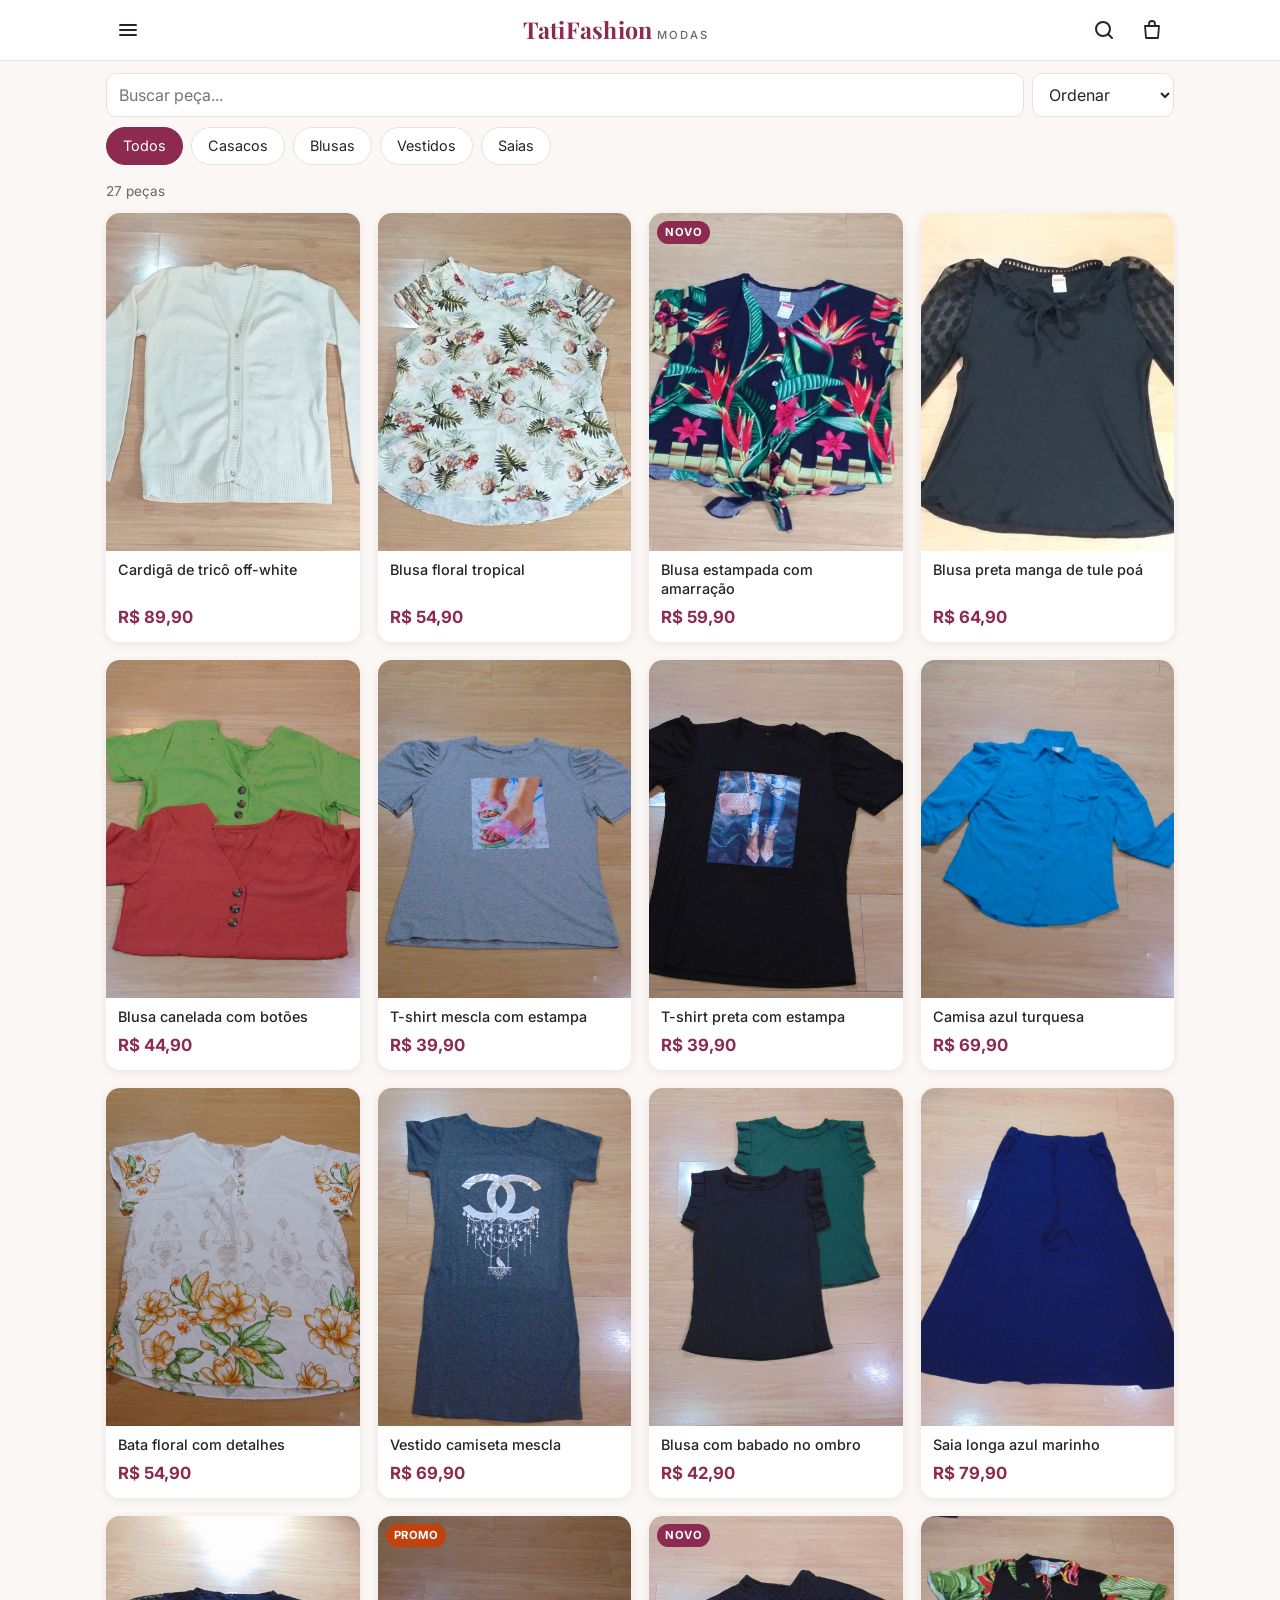
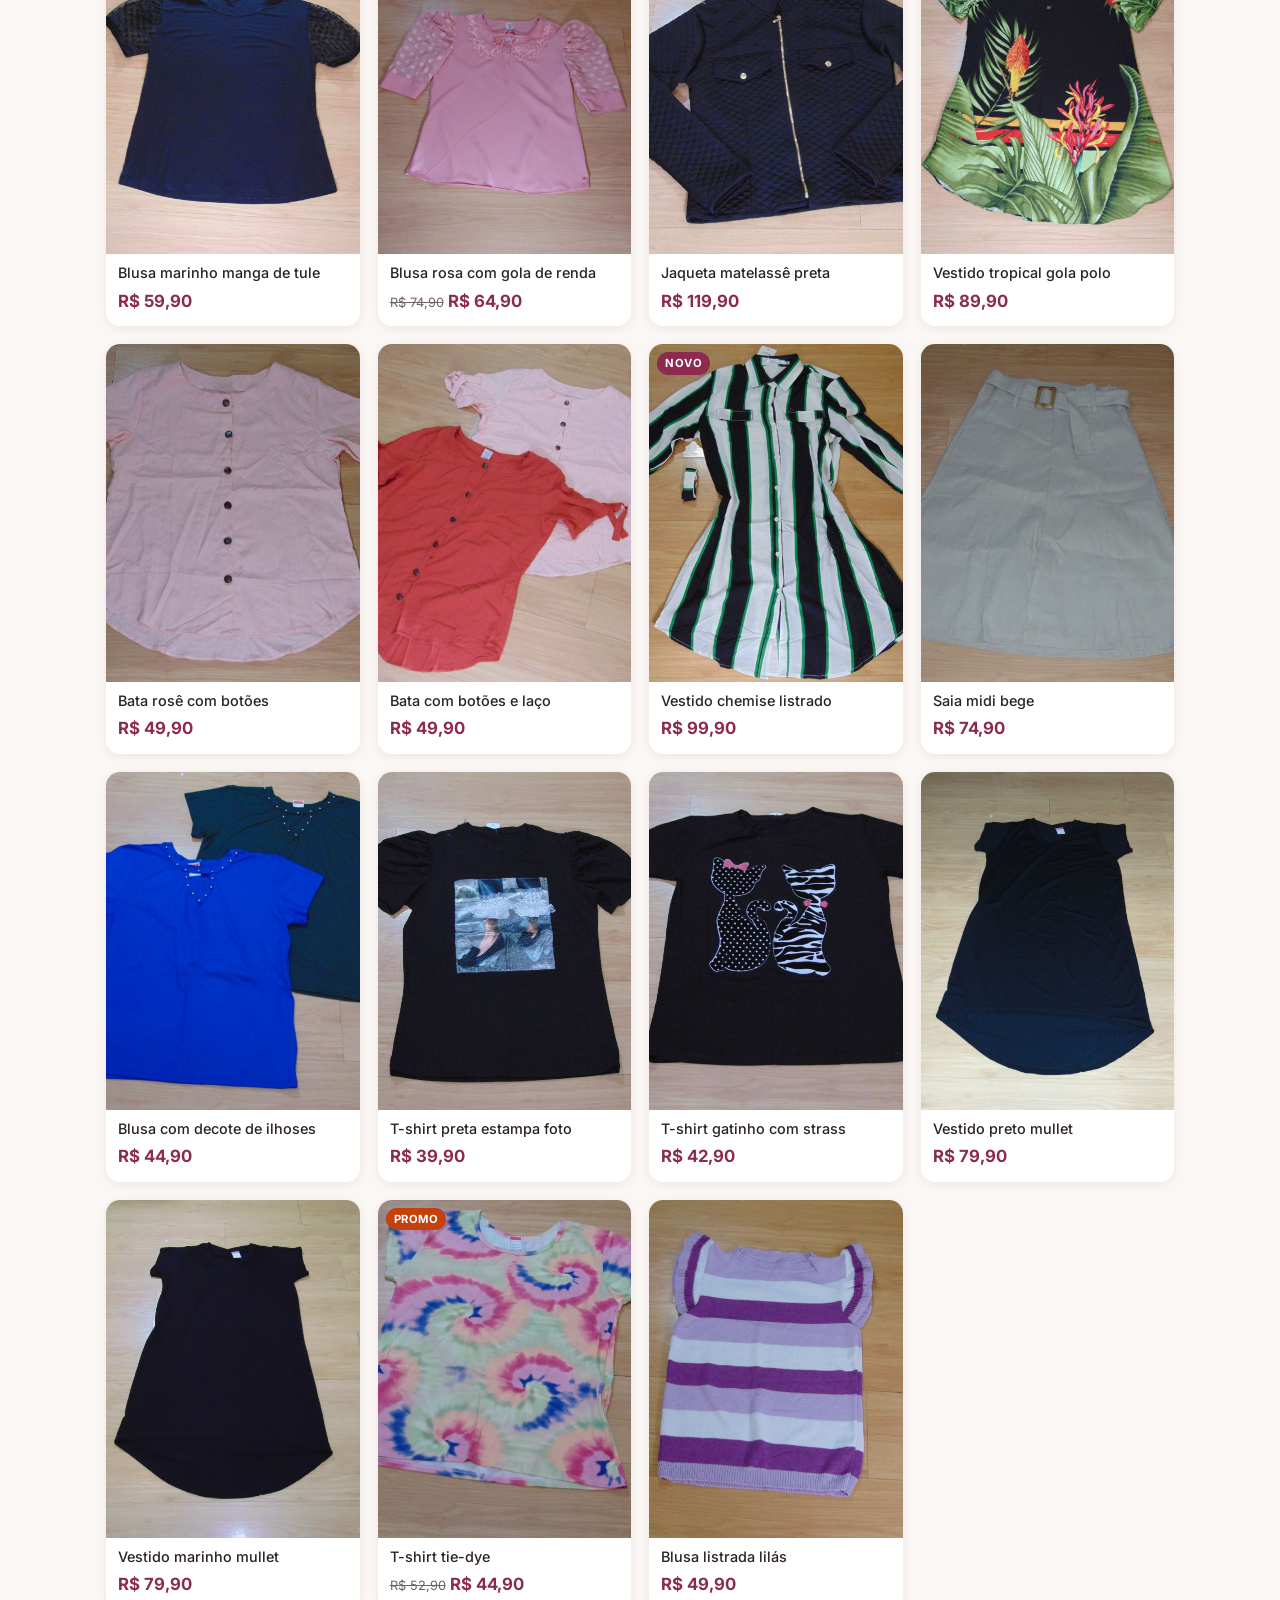
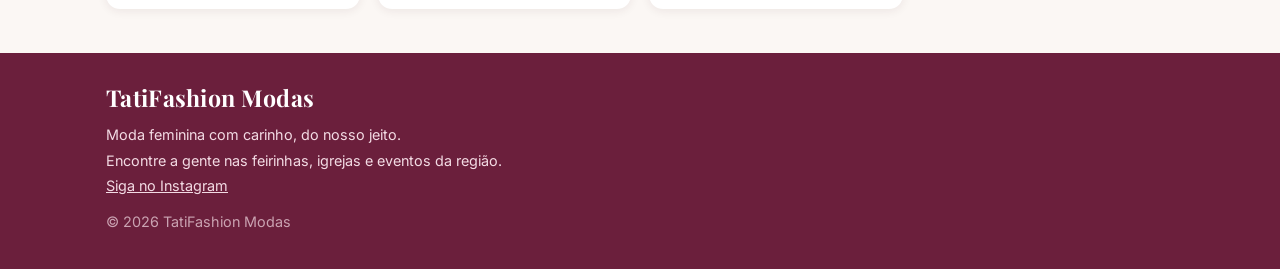
==== catalogo.html @ 5c496d4f "Passo 1: estrutura do site e catálogo mobile-first Páginas de início, catálogo (filtro, busca, orden" ====
<!doctype html>
<html lang="pt-BR">
<head>
  <meta charset="utf-8">
  <meta name="viewport" content="width=device-width, initial-scale=1, viewport-fit=cover">
  <meta name="theme-color" content="#8c2a4f">
  <link rel="preconnect" href="https://fonts.googleapis.com">
  <link rel="preconnect" href="https://fonts.gstatic.com" crossorigin>
  <link href="https://fonts.googleapis.com/css2?family=Inter:wght@400;500;600;700&family=Playfair+Display:wght@600;700&display=swap" rel="stylesheet">
  <link rel="stylesheet" href="css/style.css">
  <script src="data/produtos.js"></script>
  <script src="js/app.js"></script>
  <title>Catálogo · TatiFashion Modas</title>
</head>
<body>
  <div id="topo"></div>
  <main class="container">
    <div class="filtros">
      <div class="barra-busca">
        <input id="busca" type="search" placeholder="Buscar peça..." aria-label="Buscar peça">
        <select id="ordem" aria-label="Ordenar">
          <option value="">Ordenar</option>
          <option value="menor">Menor preço</option>
          <option value="maior">Maior preço</option>
          <option value="nome">A a Z</option>
        </select>
      </div>
      <div class="chips" id="chips"></div>
    </div>
    <p class="contagem" id="contagem"></p>
    <div class="grade" id="grade"></div>
    <p class="vazio" id="vazio" hidden>Nenhuma peça encontrada.</p>
    <div style="height:24px"></div>
  </main>
  <div id="rodape"></div>
  <script>
    document.addEventListener("DOMContentLoaded", () => {
      const { PRODUTOS, categorias, cardProduto, esc } = TF;
      const url = new URLSearchParams(location.search);
      let cat = url.get("categoria") || "";
      const busca = document.getElementById("busca"), ordem = document.getElementById("ordem");
      const semAcento = (s) => s.normalize("NFD").replace(/[̀-ͯ]/g, "").toLowerCase();

      function chips() {
        document.getElementById("chips").innerHTML = ["", ...categorias()].map((c) =>
          '<button class="chip' + (c === cat ? " ativo" : "") + '" data-cat="' + esc(c) + '">' + (c ? esc(c) : "Todos") + '</button>').join("");
      }
      function render() {
        const q = semAcento(busca.value.trim());
        let lista = PRODUTOS.filter((p) => (!cat || p.categoria === cat) && (!q || semAcento(p.nome + " " + p.categoria + " " + p.cores.join(" ")).includes(q)));
        if (ordem.value === "menor") lista.sort((a, b) => a.preco - b.preco);
        if (ordem.value === "maior") lista.sort((a, b) => b.preco - a.preco);
        if (ordem.value === "nome") lista.sort((a, b) => a.nome.localeCompare(b.nome, "pt-BR"));
        document.getElementById("grade").innerHTML = lista.map(cardProduto).join("");
        document.getElementById("vazio").hidden = lista.length > 0;
        document.getElementById("contagem").textContent = lista.length + (lista.length === 1 ? " peça" : " peças");
      }
      document.getElementById("chips").addEventListener("click", (e) => {
        const b = e.target.closest(".chip"); if (!b) return;
        cat = b.dataset.cat;
        history.replaceState(null, "", cat ? "?categoria=" + encodeURIComponent(cat) : location.pathname);
        chips(); render();
      });
      busca.addEventListener("input", render);
      ordem.addEventListener("change", render);
      if (location.hash === "#busca") busca.focus();
      chips(); render();
    });
  </script>
</body>
</html>
---- css/style.css ----
/* TatiFashion — estilos (mobile-first: o padrão é o celular; telas maiores ganham ajustes no fim) */
:root {
  --vinho: #8c2a4f;
  --vinho-escuro: #6b1f3c;
  --rosa: #f6e3ea;
  --creme: #fbf7f4;
  --texto: #2b2226;
  --texto-suave: #6f6268;
  --borda: #eadfe3;
  --branco: #ffffff;
  --sombra: 0 2px 10px rgba(60, 20, 35, .08);
  --raio: 14px;
  --fonte-titulo: "Playfair Display", Georgia, serif;
  --fonte: "Inter", system-ui, -apple-system, "Segoe UI", Roboto, sans-serif;
}
* { box-sizing: border-box; }
html { -webkit-text-size-adjust: 100%; }
body {
  margin: 0; font-family: var(--fonte); color: var(--texto);
  background: var(--creme); line-height: 1.5; font-size: 16px;
}
img { max-width: 100%; display: block; }
a { color: inherit; text-decoration: none; }
button { font: inherit; cursor: pointer; }
.container { width: 100%; max-width: 1100px; margin: 0 auto; padding: 0 16px; }

/* Cabeçalho */
.topo {
  position: sticky; top: 0; z-index: 20; background: var(--branco);
  border-bottom: 1px solid var(--borda);
}
.topo .container { display: flex; align-items: center; justify-content: space-between; height: 60px; }
.logo { font-family: var(--fonte-titulo); font-size: 1.45rem; font-weight: 700; color: var(--vinho); letter-spacing: .3px; }
.logo span { font-family: var(--fonte); font-size: .7rem; font-weight: 500; color: var(--texto-suave); letter-spacing: 2px; text-transform: uppercase; margin-left: 4px; }
.topo-acoes { display: flex; gap: 4px; }
.icone-btn {
  width: 44px; height: 44px; border: 0; background: transparent; border-radius: 50%;
  display: inline-flex; align-items: center; justify-content: center; color: var(--texto); position: relative;
}
.icone-btn:active { background: var(--rosa); }
.icone-btn svg { width: 24px; height: 24px; }

/* Menu lateral (celular) */
.menu {
  position: fixed; inset: 0; z-index: 40; pointer-events: none;
}
.menu-fundo { position: absolute; inset: 0; background: rgba(0,0,0,.35); opacity: 0; transition: opacity .2s; }
.menu-painel {
  position: absolute; top: 0; left: 0; bottom: 0; width: min(80vw, 320px); background: var(--branco);
  transform: translateX(-100%); transition: transform .25s ease; padding: 20px 0; display: flex; flex-direction: column;
}
.menu.aberto { pointer-events: auto; }
.menu.aberto .menu-fundo { opacity: 1; }
.menu.aberto .menu-painel { transform: none; }
.menu-painel .logo { padding: 0 20px 16px; border-bottom: 1px solid var(--borda); }
.menu-painel a { padding: 14px 20px; font-weight: 500; border-bottom: 1px solid var(--borda); }
.menu-painel a:active { background: var(--rosa); }

/* Banner */
.hero {
  background: linear-gradient(135deg, var(--rosa), #fff 70%);
  padding: 36px 0 32px; text-align: center;
}
.hero h1 { font-family: var(--fonte-titulo); font-size: 2rem; line-height: 1.15; margin: 0 0 10px; color: var(--vinho-escuro); }
.hero p { margin: 0 auto 20px; color: var(--texto-suave); max-width: 32ch; }
.botao {
  display: inline-flex; align-items: center; justify-content: center; gap: 8px;
  min-height: 48px; padding: 0 24px; border-radius: 999px; border: 0;
  background: var(--vinho); color: var(--branco); font-weight: 600;
}
.botao:active { background: var(--vinho-escuro); }
.botao.secundario { background: transparent; color: var(--vinho); border: 1.5px solid var(--vinho); }
.botao.largo { width: 100%; }

/* Seções */
.secao { padding: 28px 0; }
.secao-topo { display: flex; align-items: baseline; justify-content: space-between; margin-bottom: 14px; }
.secao h2 { font-family: var(--fonte-titulo); font-size: 1.4rem; margin: 0; }
.ver-tudo { color: var(--vinho); font-weight: 600; font-size: .9rem; }

/* Categorias em destaque (home) */
.categorias { display: grid; grid-template-columns: repeat(2, 1fr); gap: 12px; }
.categoria-card { position: relative; border-radius: var(--raio); overflow: hidden; aspect-ratio: 1 / 1; background: var(--rosa); }
.categoria-card img { width: 100%; height: 100%; object-fit: cover; }
.categoria-card span {
  position: absolute; left: 0; right: 0; bottom: 0; padding: 24px 12px 10px; color: #fff; font-weight: 600;
  background: linear-gradient(transparent, rgba(0,0,0,.6));
}

/* Filtros (chips roláveis no celular) */
.filtros { position: sticky; top: 60px; z-index: 10; background: var(--creme); padding: 12px 0 8px; }
.chips { display: flex; gap: 8px; overflow-x: auto; scrollbar-width: none; padding-bottom: 4px; }
.chips::-webkit-scrollbar { display: none; }
.chip {
  flex: 0 0 auto; min-height: 38px; padding: 0 16px; border-radius: 999px;
  border: 1px solid var(--borda); background: var(--branco); color: var(--texto); font-size: .9rem;
}
.chip.ativo { background: var(--vinho); color: #fff; border-color: var(--vinho); }
.barra-busca { display: flex; gap: 8px; margin-bottom: 10px; }
.barra-busca input, .barra-busca select {
  min-height: 44px; border: 1px solid var(--borda); border-radius: 10px; padding: 0 12px;
  font: inherit; font-size: 16px; background: var(--branco); color: var(--texto);
}
.barra-busca input { flex: 1; min-width: 0; }
.contagem { color: var(--texto-suave); font-size: .85rem; margin: 4px 0 12px; }

/* Grade de produtos: 2 colunas no celular */
.grade { display: grid; grid-template-columns: repeat(2, 1fr); gap: 12px; }
.card { background: var(--branco); border-radius: var(--raio); overflow: hidden; box-shadow: var(--sombra); display: flex; flex-direction: column; }
.card-foto { position: relative; aspect-ratio: 3 / 4; background: var(--rosa); }
.card-foto img { width: 100%; height: 100%; object-fit: cover; }
.selo {
  position: absolute; top: 8px; left: 8px; background: var(--vinho); color: #fff;
  font-size: .7rem; font-weight: 700; padding: 3px 8px; border-radius: 999px; text-transform: uppercase; letter-spacing: .5px;
}
.selo.promo { background: #c2410c; }
.card-info { padding: 10px 12px 12px; display: flex; flex-direction: column; gap: 2px; flex: 1; }
.card-nome { font-size: .9rem; font-weight: 500; line-height: 1.3; display: -webkit-box; -webkit-line-clamp: 2; -webkit-box-orient: vertical; overflow: hidden; }
.preco { font-weight: 700; color: var(--vinho); font-size: 1.05rem; margin-top: auto; padding-top: 4px; }
.preco s { color: var(--texto-suave); font-weight: 400; font-size: .8rem; margin-right: 4px; }
.vazio { text-align: center; color: var(--texto-suave); padding: 40px 0; }

/* Página do produto */
.produto-foto { background: var(--rosa); margin: 0 -16px; }
.produto-foto img { width: 100%; max-height: 58vh; object-fit: contain; margin: 0 auto; }
.produto-detalhes { padding: 18px 0 110px; }
.migalha { font-size: .8rem; color: var(--texto-suave); margin-bottom: 6px; }
.migalha a { color: var(--vinho); }
.produto-detalhes h1 { font-family: var(--fonte-titulo); font-size: 1.6rem; line-height: 1.2; margin: 0 0 6px; }
.produto-detalhes .preco { font-size: 1.5rem; padding: 0; margin-bottom: 4px; }
.parcelas { color: var(--texto-suave); font-size: .85rem; margin: 0 0 16px; }
.opcao { margin-bottom: 18px; }
.opcao-titulo { font-weight: 600; font-size: .9rem; margin-bottom: 8px; }
.opcoes { display: flex; flex-wrap: wrap; gap: 8px; }
.opcao-btn {
  min-width: 48px; min-height: 44px; padding: 0 14px; border-radius: 10px;
  border: 1.5px solid var(--borda); background: var(--branco); color: var(--texto); font-weight: 500;
}
.opcao-btn.ativo { border-color: var(--vinho); background: var(--rosa); color: var(--vinho-escuro); }
.descricao { color: var(--texto-suave); }
.barra-compra {
  position: fixed; left: 0; right: 0; bottom: 0; z-index: 15; background: var(--branco);
  border-top: 1px solid var(--borda); padding: 12px 16px calc(12px + env(safe-area-inset-bottom));
}
.barra-compra .container { padding: 0; display: flex; gap: 10px; align-items: center; }
.aviso { font-size: .8rem; color: #b45309; margin-top: 6px; min-height: 1.2em; }

/* Rodapé */
.rodape { background: var(--vinho-escuro); color: #f3dbe4; padding: 28px 0 32px; margin-top: 20px; font-size: .9rem; }
.rodape .logo { color: #fff; display: block; margin-bottom: 8px; }
.rodape a { text-decoration: underline; }
.rodape p { margin: 4px 0; }

/* Aviso flutuante */
.toast {
  position: fixed; left: 50%; bottom: 96px; transform: translateX(-50%) translateY(20px); opacity: 0;
  background: var(--texto); color: #fff; padding: 12px 18px; border-radius: 999px; font-size: .9rem;
  transition: all .25s; z-index: 50; pointer-events: none; max-width: calc(100% - 32px); text-align: center;
}
.toast.visivel { opacity: 1; transform: translateX(-50%); }

/* Tablets e computadores */
@media (min-width: 640px) {
  .grade { grid-template-columns: repeat(3, 1fr); gap: 18px; }
  .categorias { grid-template-columns: repeat(4, 1fr); }
  .hero { padding: 56px 0 48px; }
  .hero h1 { font-size: 2.6rem; }
}
@media (min-width: 960px) {
  .grade { grid-template-columns: repeat(4, 1fr); }
  .produto-layout { display: grid; grid-template-columns: 1fr 1fr; gap: 40px; padding-top: 24px; }
  .produto-foto { margin: 0; border-radius: var(--raio); overflow: hidden; }
  .produto-detalhes { padding-bottom: 40px; }
  .barra-compra { position: static; border: 0; padding: 0; background: transparent; }
}
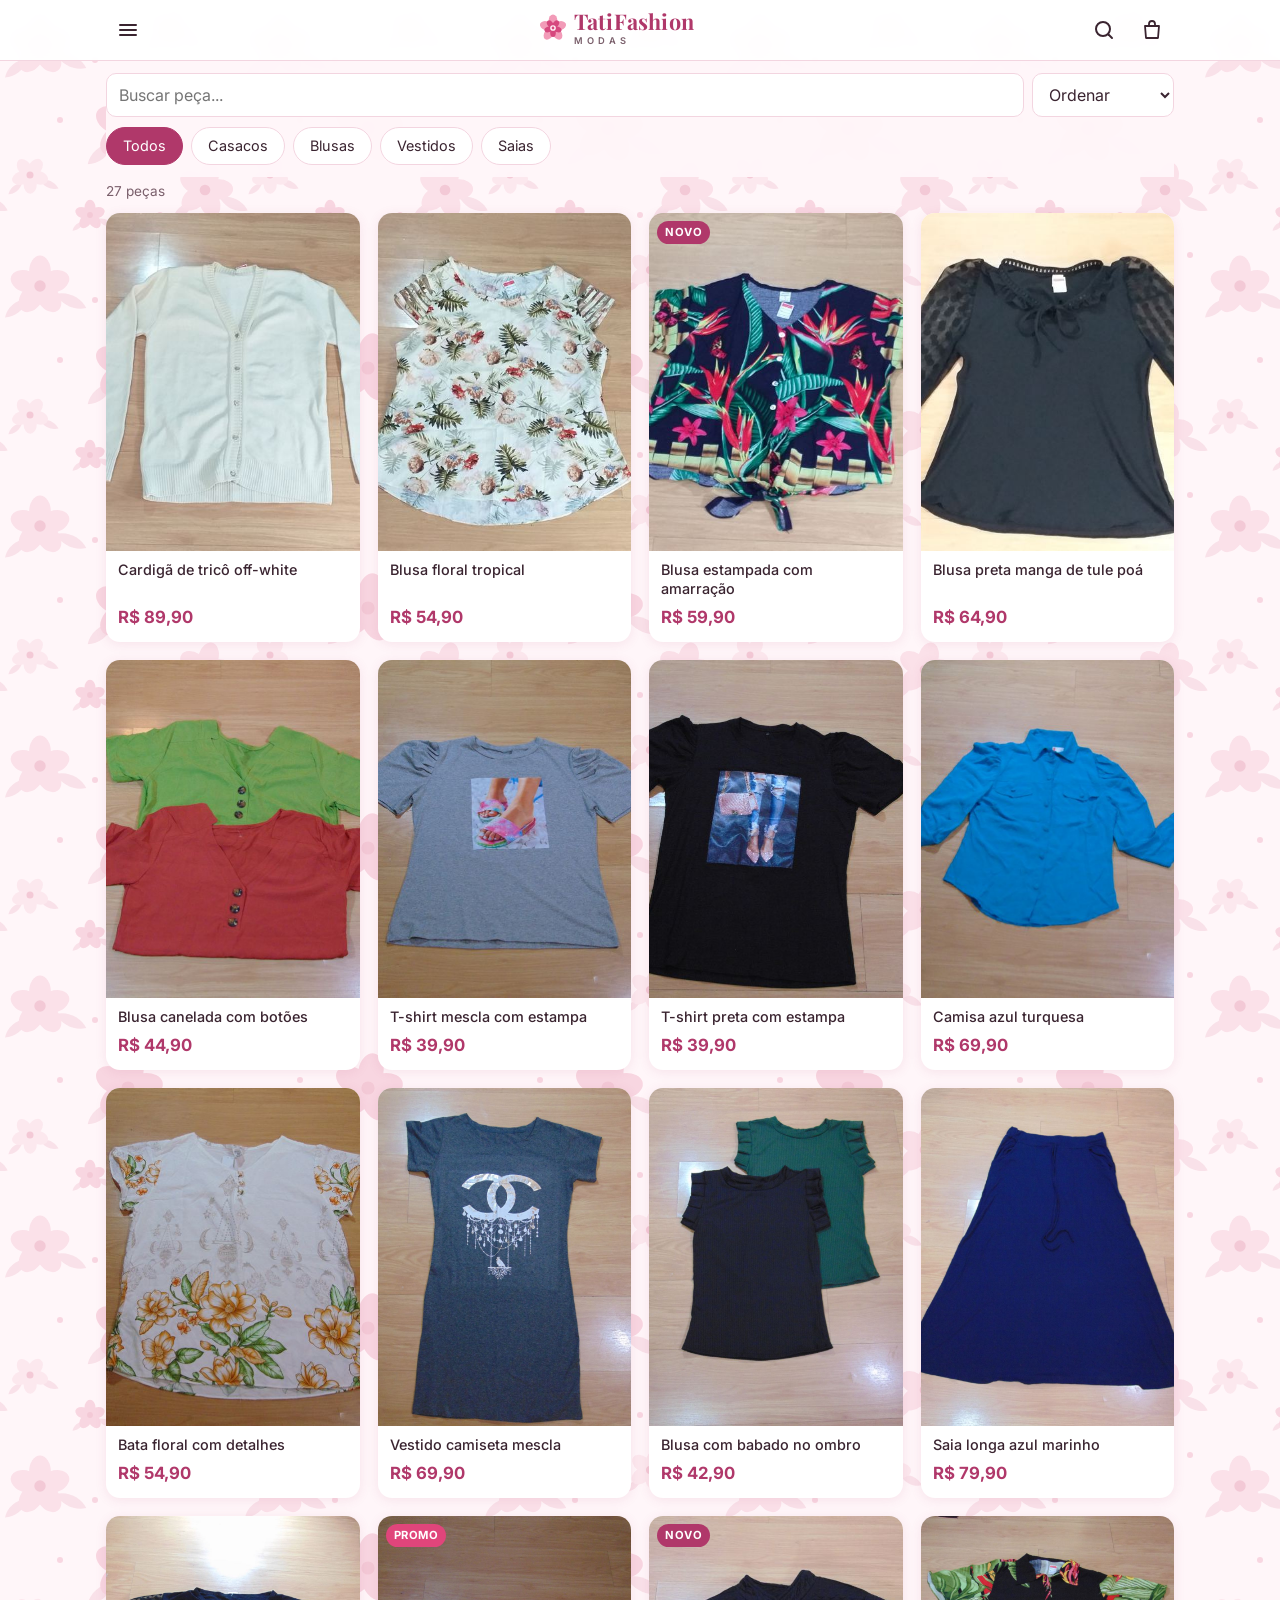
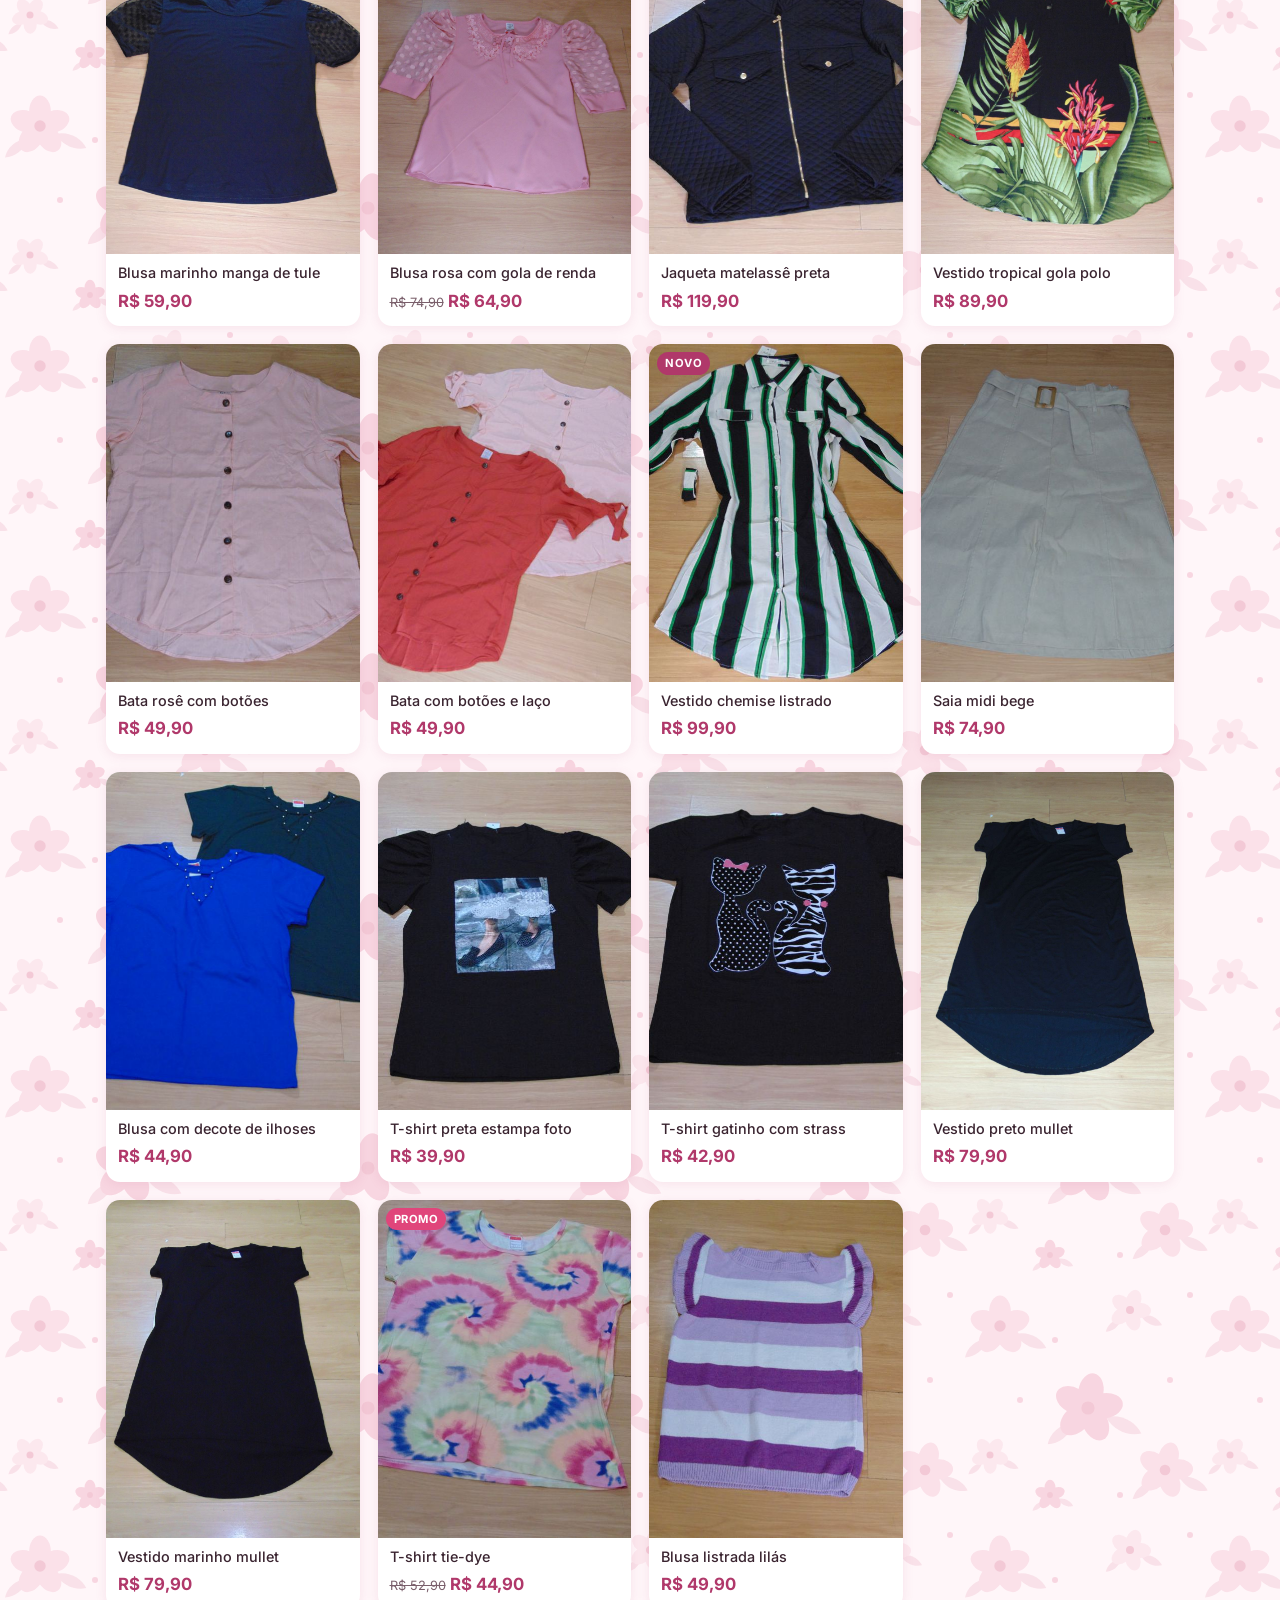
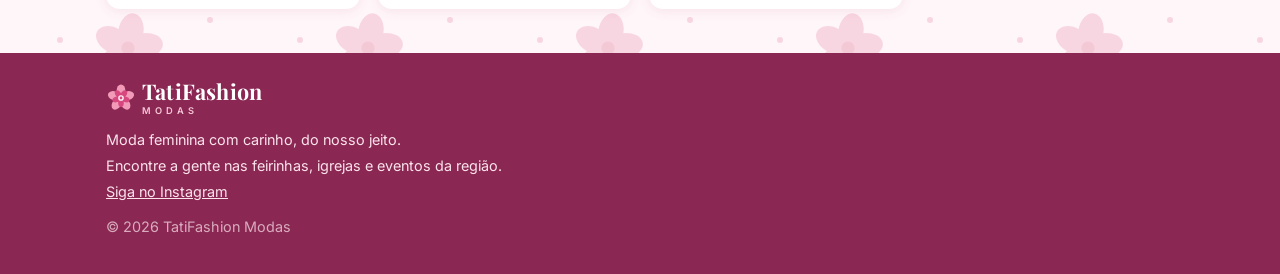
==== commit 88ffecee: "Passo 3: paleta rosa, fundo floral e logo (opção 1) Co-Authored-By: Claude Opus 5.5 <noreply@anthrop" ====
--- a/catalogo.html
+++ b/catalogo.html
@@ -3,7 +3,8 @@
 <head>
   <meta charset="utf-8">
   <meta name="viewport" content="width=device-width, initial-scale=1, viewport-fit=cover">
-  <meta name="theme-color" content="#8c2a4f">
+  <meta name="theme-color" content="#b0386a">
+  <link rel="icon" href="img/flor.svg" type="image/svg+xml">
   <link rel="preconnect" href="https://fonts.googleapis.com">
   <link rel="preconnect" href="https://fonts.gstatic.com" crossorigin>
   <link href="https://fonts.googleapis.com/css2?family=Inter:wght@400;500;600;700&family=Playfair+Display:wght@600;700&display=swap" rel="stylesheet">
--- a/css/style.css
+++ b/css/style.css
@@ -1,14 +1,16 @@
 /* TatiFashion — estilos (mobile-first: o padrão é o celular; telas maiores ganham ajustes no fim) */
 :root {
-  --vinho: #8c2a4f;
-  --vinho-escuro: #6b1f3c;
-  --rosa: #f6e3ea;
-  --creme: #fbf7f4;
-  --texto: #2b2226;
-  --texto-suave: #6f6268;
-  --borda: #eadfe3;
+  /* Paleta rosa da TatiFashion */
+  --vinho: #b0386a;        /* rosa forte: botões, preços, destaques */
+  --vinho-escuro: #8a2752; /* rosa escuro: títulos e rodapé */
+  --rosa: #fde8ef;         /* rosa claro: fundos de seleção */
+  --rosa-medio: #f29bb8;
+  --creme: #fff6f9;        /* fundo geral */
+  --texto: #3a2430;
+  --texto-suave: #7a5f6b;
+  --borda: #f3d5e0;
   --branco: #ffffff;
-  --sombra: 0 2px 10px rgba(60, 20, 35, .08);
+  --sombra: 0 2px 12px rgba(176, 56, 106, .10);
   --raio: 14px;
   --fonte-titulo: "Playfair Display", Georgia, serif;
   --fonte: "Inter", system-ui, -apple-system, "Segoe UI", Roboto, sans-serif;
@@ -17,7 +19,8 @@
 html { -webkit-text-size-adjust: 100%; }
 body {
   margin: 0; font-family: var(--fonte); color: var(--texto);
-  background: var(--creme); line-height: 1.5; font-size: 16px;
+  background: var(--creme) url("../img/fundo-floral.svg") repeat; background-size: 240px;
+  line-height: 1.5; font-size: 16px;
 }
 img { max-width: 100%; display: block; }
 a { color: inherit; text-decoration: none; }
@@ -26,12 +29,15 @@
 
 /* Cabeçalho */
 .topo {
-  position: sticky; top: 0; z-index: 20; background: var(--branco);
+  position: sticky; top: 0; z-index: 20; background: rgba(255, 255, 255, .94);
+  -webkit-backdrop-filter: blur(6px); backdrop-filter: blur(6px);
   border-bottom: 1px solid var(--borda);
 }
 .topo .container { display: flex; align-items: center; justify-content: space-between; height: 60px; }
-.logo { font-family: var(--fonte-titulo); font-size: 1.45rem; font-weight: 700; color: var(--vinho); letter-spacing: .3px; }
-.logo span { font-family: var(--fonte); font-size: .7rem; font-weight: 500; color: var(--texto-suave); letter-spacing: 2px; text-transform: uppercase; margin-left: 4px; }
+.logo { display: inline-flex; align-items: center; gap: 6px; font-family: var(--fonte-titulo); font-size: 1.35rem; font-weight: 700; color: var(--vinho); letter-spacing: .2px; line-height: 1; }
+.logo img { width: 30px; height: 30px; flex: 0 0 auto; }
+.logo .logo-texto { display: flex; flex-direction: column; }
+.logo small { font-family: var(--fonte); font-size: .58rem; font-weight: 600; color: var(--texto-suave); letter-spacing: 4px; text-transform: uppercase; margin-top: 3px; }
 .topo-acoes { display: flex; gap: 4px; }
 .icone-btn {
   width: 44px; height: 44px; border: 0; background: transparent; border-radius: 50%;
@@ -52,13 +58,13 @@
 .menu.aberto { pointer-events: auto; }
 .menu.aberto .menu-fundo { opacity: 1; }
 .menu.aberto .menu-painel { transform: none; }
-.menu-painel .logo { padding: 0 20px 16px; border-bottom: 1px solid var(--borda); }
+
 .menu-painel a { padding: 14px 20px; font-weight: 500; border-bottom: 1px solid var(--borda); }
 .menu-painel a:active { background: var(--rosa); }
 
 /* Banner */
 .hero {
-  background: linear-gradient(135deg, var(--rosa), #fff 70%);
+  background: linear-gradient(180deg, rgba(253, 232, 239, .92), rgba(255, 246, 249, .75));
   padding: 36px 0 32px; text-align: center;
 }
 .hero h1 { font-family: var(--fonte-titulo); font-size: 2rem; line-height: 1.15; margin: 0 0 10px; color: var(--vinho-escuro); }
@@ -88,7 +94,7 @@
 }
 
 /* Filtros (chips roláveis no celular) */
-.filtros { position: sticky; top: 60px; z-index: 10; background: var(--creme); padding: 12px 0 8px; }
+.filtros { position: sticky; top: 60px; z-index: 10; background: rgba(255, 246, 249, .96); padding: 12px 0 8px; }
 .chips { display: flex; gap: 8px; overflow-x: auto; scrollbar-width: none; padding-bottom: 4px; }
 .chips::-webkit-scrollbar { display: none; }
 .chip {
@@ -113,7 +119,7 @@
   position: absolute; top: 8px; left: 8px; background: var(--vinho); color: #fff;
   font-size: .7rem; font-weight: 700; padding: 3px 8px; border-radius: 999px; text-transform: uppercase; letter-spacing: .5px;
 }
-.selo.promo { background: #c2410c; }
+.selo.promo { background: #e0457b; }
 .card-info { padding: 10px 12px 12px; display: flex; flex-direction: column; gap: 2px; flex: 1; }
 .card-nome { font-size: .9rem; font-weight: 500; line-height: 1.3; display: -webkit-box; -webkit-line-clamp: 2; -webkit-box-orient: vertical; overflow: hidden; }
 .preco { font-weight: 700; color: var(--vinho); font-size: 1.05rem; margin-top: auto; padding-top: 4px; }
@@ -146,8 +152,9 @@
 .aviso { font-size: .8rem; color: #b45309; margin-top: 6px; min-height: 1.2em; }
 
 /* Rodapé */
-.rodape { background: var(--vinho-escuro); color: #f3dbe4; padding: 28px 0 32px; margin-top: 20px; font-size: .9rem; }
-.rodape .logo { color: #fff; display: block; margin-bottom: 8px; }
+.rodape { background: var(--vinho-escuro); color: #fbe3ec; padding: 28px 0 32px; margin-top: 20px; font-size: .9rem; }
+.rodape .logo { color: #fff; margin-bottom: 10px; }
+.rodape .logo small { color: #f6c6d7; }
 .rodape a { text-decoration: underline; }
 .rodape p { margin: 4px 0; }
 
@@ -173,3 +180,60 @@
   .produto-detalhes { padding-bottom: 40px; }
   .barra-compra { position: static; border: 0; padding: 0; background: transparent; }
 }
+
+/* ---------- Passo 2: sacola ---------- */
+.contador {
+  position: absolute; top: 4px; right: 2px; min-width: 18px; height: 18px; padding: 0 5px;
+  border-radius: 999px; background: var(--vinho); color: #fff; font-size: .68rem; font-weight: 700;
+  display: inline-flex; align-items: center; justify-content: center; line-height: 1;
+}
+.contador[hidden] { display: none; }
+.toast { pointer-events: auto; }
+.toast a { color: #ffd6e4; font-weight: 700; text-decoration: underline; margin-left: 6px; }
+.pagina-titulo { font-family: var(--fonte-titulo); font-size: 1.6rem; margin: 20px 0 14px; }
+.itens { display: flex; flex-direction: column; gap: 12px; }
+.item {
+  display: grid; grid-template-columns: 84px 1fr; gap: 12px; background: var(--branco);
+  border-radius: var(--raio); box-shadow: var(--sombra); padding: 10px;
+}
+.item img { width: 84px; height: 112px; object-fit: cover; border-radius: 10px; background: var(--rosa); }
+.item-info { display: flex; flex-direction: column; gap: 2px; min-width: 0; }
+.item-nome { font-weight: 600; font-size: .95rem; line-height: 1.3; }
+.item-var { color: var(--texto-suave); font-size: .82rem; }
+.item-rodape { display: flex; align-items: center; justify-content: space-between; margin-top: auto; gap: 8px; }
+.qtd { display: inline-flex; align-items: center; border: 1px solid var(--borda); border-radius: 999px; }
+.qtd button { width: 38px; height: 38px; border: 0; background: transparent; font-size: 1.15rem; color: var(--vinho); }
+.qtd span { min-width: 22px; text-align: center; font-weight: 600; }
+.remover { border: 0; background: transparent; color: var(--texto-suave); font-size: .8rem; text-decoration: underline; padding: 8px 0; }
+.resumo { background: var(--branco); border-radius: var(--raio); box-shadow: var(--sombra); padding: 16px; margin-top: 18px; }
+.resumo-linha { display: flex; justify-content: space-between; margin-bottom: 6px; }
+.resumo-total { font-size: 1.15rem; font-weight: 700; color: var(--vinho); border-top: 1px solid var(--borda); padding-top: 10px; margin-top: 6px; }
+.form { display: flex; flex-direction: column; gap: 14px; margin-top: 18px; }
+.campo label { display: block; font-weight: 600; font-size: .9rem; margin-bottom: 6px; }
+.campo input, .campo textarea {
+  width: 100%; min-height: 48px; border: 1px solid var(--borda); border-radius: 10px; padding: 12px;
+  font: inherit; font-size: 16px; background: var(--branco); color: var(--texto);
+}
+.campo textarea { min-height: 80px; resize: vertical; }
+.campo input:focus, .campo textarea:focus { outline: 2px solid var(--vinho); outline-offset: 1px; border-color: transparent; }
+.campo.erro input { border-color: #c2410c; }
+.campo .msg-erro { color: #c2410c; font-size: .8rem; margin-top: 4px; }
+.radios { display: flex; flex-direction: column; gap: 8px; }
+.radio {
+  display: flex; align-items: center; gap: 10px; min-height: 48px; padding: 0 14px;
+  border: 1.5px solid var(--borda); border-radius: 10px; background: var(--branco);
+}
+.radio:has(input:checked) { border-color: var(--vinho); background: var(--rosa); }
+.radio input { accent-color: var(--vinho); width: 18px; height: 18px; }
+.botao.whats { background: #1f9d55; }
+.botao.whats:active { background: #17803f; }
+.botao svg { width: 22px; height: 22px; }
+.nota { font-size: .8rem; color: var(--texto-suave); text-align: center; margin: 8px 0 0; }
+.enviado { background: var(--rosa); border-radius: var(--raio); padding: 16px; margin-top: 16px; text-align: center; }
+.enviado p { margin: 0 0 12px; }
+.enviado .acoes { display: flex; gap: 8px; flex-wrap: wrap; justify-content: center; }
+@media (min-width: 960px) {
+  .sacola-layout { display: grid; grid-template-columns: 1.3fr 1fr; gap: 32px; align-items: start; }
+  .sacola-layout .resumo { margin-top: 0; }
+}
+.campo .radio { display: flex; margin: 0; font-weight: 500; }
